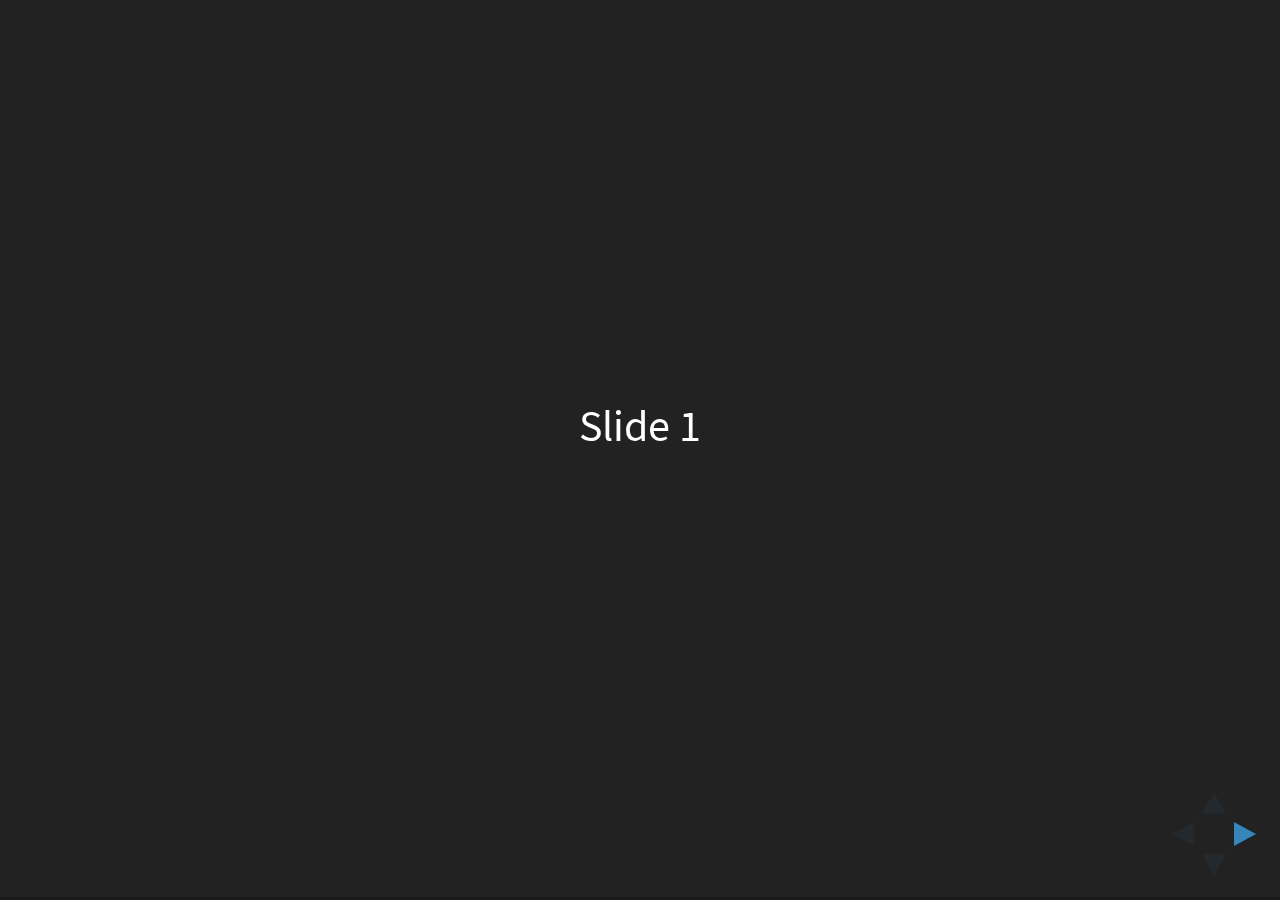
==== index.html @ fe41bf47 "Initial commit" ====
<!doctype html>
<html>
	<head>
		<meta charset="utf-8">
		<meta name="viewport" content="width=device-width, initial-scale=1.0, maximum-scale=1.0, user-scalable=no">

		<title>reveal.js</title>

		<link rel="stylesheet" href="css/reveal.css">
		<link rel="stylesheet" href="css/theme/black.css">

		<!-- Theme used for syntax highlighting of code -->
		<link rel="stylesheet" href="lib/css/zenburn.css">

		<!-- Printing and PDF exports -->
		<script>
			var link = document.createElement( 'link' );
			link.rel = 'stylesheet';
			link.type = 'text/css';
			link.href = window.location.search.match( /print-pdf/gi ) ? 'css/print/pdf.css' : 'css/print/paper.css';
			document.getElementsByTagName( 'head' )[0].appendChild( link );
		</script>
	</head>
	<body>
		<div class="reveal">
			<div class="slides">
				<section>Slide 1</section>
				<section>Slide 2</section>
			</div>
		</div>

		<script src="lib/js/head.min.js"></script>
		<script src="js/reveal.js"></script>

		<script>
			// More info https://github.com/hakimel/reveal.js#configuration
			Reveal.initialize({
				history: true,

				// More info https://github.com/hakimel/reveal.js#dependencies
				dependencies: [
					{ src: 'plugin/markdown/marked.js' },
					{ src: 'plugin/markdown/markdown.js' },
					{ src: 'plugin/notes/notes.js', async: true },
					{ src: 'plugin/highlight/highlight.js', async: true, callback: function() { hljs.initHighlightingOnLoad(); } }
				]
			});
		</script>
	</body>
</html>
---- css/reveal.css ----
/*!
 * reveal.js
 * http://lab.hakim.se/reveal-js
 * MIT licensed
 *
 * Copyright (C) 2016 Hakim El Hattab, http://hakim.se
 */
/*********************************************
 * RESET STYLES
 *********************************************/
html, body, .reveal div, .reveal span, .reveal applet, .reveal object, .reveal iframe,
.reveal h1, .reveal h2, .reveal h3, .reveal h4, .reveal h5, .reveal h6, .reveal p, .reveal blockquote, .reveal pre,
.reveal a, .reveal abbr, .reveal acronym, .reveal address, .reveal big, .reveal cite, .reveal code,
.reveal del, .reveal dfn, .reveal em, .reveal img, .reveal ins, .reveal kbd, .reveal q, .reveal s, .reveal samp,
.reveal small, .reveal strike, .reveal strong, .reveal sub, .reveal sup, .reveal tt, .reveal var,
.reveal b, .reveal u, .reveal center,
.reveal dl, .reveal dt, .reveal dd, .reveal ol, .reveal ul, .reveal li,
.reveal fieldset, .reveal form, .reveal label, .reveal legend,
.reveal table, .reveal caption, .reveal tbody, .reveal tfoot, .reveal thead, .reveal tr, .reveal th, .reveal td,
.reveal article, .reveal aside, .reveal canvas, .reveal details, .reveal embed,
.reveal figure, .reveal figcaption, .reveal footer, .reveal header, .reveal hgroup,
.reveal menu, .reveal nav, .reveal output, .reveal ruby, .reveal section, .reveal summary,
.reveal time, .reveal mark, .reveal audio, .reveal video {
  margin: 0;
  padding: 0;
  border: 0;
  font-size: 100%;
  font: inherit;
  vertical-align: baseline; }

.reveal article, .reveal aside, .reveal details, .reveal figcaption, .reveal figure,
.reveal footer, .reveal header, .reveal hgroup, .reveal menu, .reveal nav, .reveal section {
  display: block; }

/*********************************************
 * GLOBAL STYLES
 *********************************************/
html,
body {
  width: 100%;
  height: 100%;
  overflow: hidden; }

body {
  position: relative;
  line-height: 1;
  background-color: #fff;
  color: #000; }

/*********************************************
 * VIEW FRAGMENTS
 *********************************************/
.reveal .slides section .fragment {
  opacity: 0;
  visibility: hidden;
  -webkit-transition: all .2s ease;
          transition: all .2s ease; }
  .reveal .slides section .fragment.visible {
    opacity: 1;
    visibility: visible; }

.reveal .slides section .fragment.grow {
  opacity: 1;
  visibility: visible; }
  .reveal .slides section .fragment.grow.visible {
    -webkit-transform: scale(1.3);
            transform: scale(1.3); }

.reveal .slides section .fragment.shrink {
  opacity: 1;
  visibility: visible; }
  .reveal .slides section .fragment.shrink.visible {
    -webkit-transform: scale(0.7);
            transform: scale(0.7); }

.reveal .slides section .fragment.zoom-in {
  -webkit-transform: scale(0.1);
          transform: scale(0.1); }
  .reveal .slides section .fragment.zoom-in.visible {
    -webkit-transform: none;
            transform: none; }

.reveal .slides section .fragment.fade-out {
  opacity: 1;
  visibility: visible; }
  .reveal .slides section .fragment.fade-out.visible {
    opacity: 0;
    visibility: hidden; }

.reveal .slides section .fragment.semi-fade-out {
  opacity: 1;
  visibility: visible; }
  .reveal .slides section .fragment.semi-fade-out.visible {
    opacity: 0.5;
    visibility: visible; }

.reveal .slides section .fragment.strike {
  opacity: 1;
  visibility: visible; }
  .reveal .slides section .fragment.strike.visible {
    text-decoration: line-through; }

.reveal .slides section .fragment.fade-up {
  -webkit-transform: translate(0, 20%);
          transform: translate(0, 20%); }
  .reveal .slides section .fragment.fade-up.visible {
    -webkit-transform: translate(0, 0);
            transform: translate(0, 0); }

.reveal .slides section .fragment.fade-down {
  -webkit-transform: translate(0, -20%);
          transform: translate(0, -20%); }
  .reveal .slides section .fragment.fade-down.visible {
    -webkit-transform: translate(0, 0);
            transform: translate(0, 0); }

.reveal .slides section .fragment.fade-right {
  -webkit-transform: translate(-20%, 0);
          transform: translate(-20%, 0); }
  .reveal .slides section .fragment.fade-right.visible {
    -webkit-transform: translate(0, 0);
            transform: translate(0, 0); }

.reveal .slides section .fragment.fade-left {
  -webkit-transform: translate(20%, 0);
          transform: translate(20%, 0); }
  .reveal .slides section .fragment.fade-left.visible {
    -webkit-transform: translate(0, 0);
            transform: translate(0, 0); }

.reveal .slides section .fragment.current-visible {
  opacity: 0;
  visibility: hidden; }
  .reveal .slides section .fragment.current-visible.current-fragment {
    opacity: 1;
    visibility: visible; }

.reveal .slides section .fragment.highlight-red,
.reveal .slides section .fragment.highlight-current-red,
.reveal .slides section .fragment.highlight-green,
.reveal .slides section .fragment.highlight-current-green,
.reveal .slides section .fragment.highlight-blue,
.reveal .slides section .fragment.highlight-current-blue {
  opacity: 1;
  visibility: visible; }

.reveal .slides section .fragment.highlight-red.visible {
  color: #ff2c2d; }

.reveal .slides section .fragment.highlight-green.visible {
  color: #17ff2e; }

.reveal .slides section .fragment.highlight-blue.visible {
  color: #1b91ff; }

.reveal .slides section .fragment.highlight-current-red.current-fragment {
  color: #ff2c2d; }

.reveal .slides section .fragment.highlight-current-green.current-fragment {
  color: #17ff2e; }

.reveal .slides section .fragment.highlight-current-blue.current-fragment {
  color: #1b91ff; }

/*********************************************
 * DEFAULT ELEMENT STYLES
 *********************************************/
/* Fixes issue in Chrome where italic fonts did not appear when printing to PDF */
.reveal:after {
  content: '';
  font-style: italic; }

.reveal iframe {
  z-index: 1; }

/** Prevents layering issues in certain browser/transition combinations */
.reveal a {
  position: relative; }

.reveal .stretch {
  max-width: none;
  max-height: none; }

.reveal pre.stretch code {
  height: 100%;
  max-height: 100%;
  box-sizing: border-box; }

/*********************************************
 * CONTROLS
 *********************************************/
.reveal .controls {
  display: none;
  position: fixed;
  width: 110px;
  height: 110px;
  z-index: 30;
  right: 10px;
  bottom: 10px;
  -webkit-user-select: none; }

.reveal .controls button {
  padding: 0;
  position: absolute;
  opacity: 0.05;
  width: 0;
  height: 0;
  background-color: transparent;
  border: 12px solid transparent;
  -webkit-transform: scale(0.9999);
          transform: scale(0.9999);
  -webkit-transition: all 0.2s ease;
          transition: all 0.2s ease;
  -webkit-appearance: none;
  -webkit-tap-highlight-color: transparent; }

.reveal .controls .enabled {
  opacity: 0.7;
  cursor: pointer; }

.reveal .controls .enabled:active {
  margin-top: 1px; }

.reveal .controls .navigate-left {
  top: 42px;
  border-right-width: 22px;
  border-right-color: #000; }

.reveal .controls .navigate-left.fragmented {
  opacity: 0.3; }

.reveal .controls .navigate-right {
  left: 74px;
  top: 42px;
  border-left-width: 22px;
  border-left-color: #000; }

.reveal .controls .navigate-right.fragmented {
  opacity: 0.3; }

.reveal .controls .navigate-up {
  left: 42px;
  border-bottom-width: 22px;
  border-bottom-color: #000; }

.reveal .controls .navigate-up.fragmented {
  opacity: 0.3; }

.reveal .controls .navigate-down {
  left: 42px;
  top: 74px;
  border-top-width: 22px;
  border-top-color: #000; }

.reveal .controls .navigate-down.fragmented {
  opacity: 0.3; }

/*********************************************
 * PROGRESS BAR
 *********************************************/
.reveal .progress {
  position: fixed;
  display: none;
  height: 3px;
  width: 100%;
  bottom: 0;
  left: 0;
  z-index: 10;
  background-color: rgba(0, 0, 0, 0.2); }

.reveal .progress:after {
  content: '';
  display: block;
  position: absolute;
  height: 20px;
  width: 100%;
  top: -20px; }

.reveal .progress span {
  display: block;
  height: 100%;
  width: 0px;
  background-color: #000;
  -webkit-transition: width 800ms cubic-bezier(0.26, 0.86, 0.44, 0.985);
          transition: width 800ms cubic-bezier(0.26, 0.86, 0.44, 0.985); }

/*********************************************
 * SLIDE NUMBER
 *********************************************/
.reveal .slide-number {
  position: fixed;
  display: block;
  right: 8px;
  bottom: 8px;
  z-index: 31;
  font-family: Helvetica, sans-serif;
  font-size: 12px;
  line-height: 1;
  color: #fff;
  background-color: rgba(0, 0, 0, 0.4);
  padding: 5px; }

.reveal .slide-number-delimiter {
  margin: 0 3px; }

/*********************************************
 * SLIDES
 *********************************************/
.reveal {
  position: relative;
  width: 100%;
  height: 100%;
  overflow: hidden;
  -ms-touch-action: none;
      touch-action: none; }

.reveal .slides {
  position: absolute;
  width: 100%;
  height: 100%;
  top: 0;
  right: 0;
  bottom: 0;
  left: 0;
  margin: auto;
  overflow: visible;
  z-index: 1;
  text-align: center;
  -webkit-perspective: 600px;
          perspective: 600px;
  -webkit-perspective-origin: 50% 40%;
          perspective-origin: 50% 40%; }

.reveal .slides > section {
  -ms-perspective: 600px; }

.reveal .slides > section,
.reveal .slides > section > section {
  display: none;
  position: absolute;
  width: 100%;
  padding: 20px 0px;
  z-index: 10;
  -webkit-transform-style: preserve-3d;
          transform-style: preserve-3d;
  -webkit-transition: -webkit-transform-origin 800ms cubic-bezier(0.26, 0.86, 0.44, 0.985), -webkit-transform 800ms cubic-bezier(0.26, 0.86, 0.44, 0.985), visibility 800ms cubic-bezier(0.26, 0.86, 0.44, 0.985), opacity 800ms cubic-bezier(0.26, 0.86, 0.44, 0.985);
          transition: transform-origin 800ms cubic-bezier(0.26, 0.86, 0.44, 0.985), transform 800ms cubic-bezier(0.26, 0.86, 0.44, 0.985), visibility 800ms cubic-bezier(0.26, 0.86, 0.44, 0.985), opacity 800ms cubic-bezier(0.26, 0.86, 0.44, 0.985); }

/* Global transition speed settings */
.reveal[data-transition-speed="fast"] .slides section {
  -webkit-transition-duration: 400ms;
          transition-duration: 400ms; }

.reveal[data-transition-speed="slow"] .slides section {
  -webkit-transition-duration: 1200ms;
          transition-duration: 1200ms; }

/* Slide-specific transition speed overrides */
.reveal .slides section[data-transition-speed="fast"] {
  -webkit-transition-duration: 400ms;
          transition-duration: 400ms; }

.reveal .slides section[data-transition-speed="slow"] {
  -webkit-transition-duration: 1200ms;
          transition-duration: 1200ms; }

.reveal .slides > section.stack {
  padding-top: 0;
  padding-bottom: 0; }

.reveal .slides > section.present,
.reveal .slides > section > section.present {
  display: block;
  z-index: 11;
  opacity: 1; }

.reveal.center,
.reveal.center .slides,
.reveal.center .slides section {
  min-height: 0 !important; }

/* Don't allow interaction with invisible slides */
.reveal .slides > section.future,
.reveal .slides > section > section.future,
.reveal .slides > section.past,
.reveal .slides > section > section.past {
  pointer-events: none; }

.reveal.overview .slides > section,
.reveal.overview .slides > section > section {
  pointer-events: auto; }

.reveal .slides > section.past,
.reveal .slides > section.future,
.reveal .slides > section > section.past,
.reveal .slides > section > section.future {
  opacity: 0; }

/*********************************************
 * Mixins for readability of transitions
 *********************************************/
/*********************************************
 * SLIDE TRANSITION
 * Aliased 'linear' for backwards compatibility
 *********************************************/
.reveal.slide section {
  -webkit-backface-visibility: hidden;
          backface-visibility: hidden; }

.reveal .slides > section[data-transition=slide].past,
.reveal .slides > section[data-transition~=slide-out].past,
.reveal.slide .slides > section:not([data-transition]).past {
  -webkit-transform: translate(-150%, 0);
          transform: translate(-150%, 0); }

.reveal .slides > section[data-transition=slide].future,
.reveal .slides > section[data-transition~=slide-in].future,
.reveal.slide .slides > section:not([data-transition]).future {
  -webkit-transform: translate(150%, 0);
          transform: translate(150%, 0); }

.reveal .slides > section > section[data-transition=slide].past,
.reveal .slides > section > section[data-transition~=slide-out].past,
.reveal.slide .slides > section > section:not([data-transition]).past {
  -webkit-transform: translate(0, -150%);
          transform: translate(0, -150%); }

.reveal .slides > section > section[data-transition=slide].future,
.reveal .slides > section > section[data-transition~=slide-in].future,
.reveal.slide .slides > section > section:not([data-transition]).future {
  -webkit-transform: translate(0, 150%);
          transform: translate(0, 150%); }

.reveal.linear section {
  -webkit-backface-visibility: hidden;
          backface-visibility: hidden; }

.reveal .slides > section[data-transition=linear].past,
.reveal .slides > section[data-transition~=linear-out].past,
.reveal.linear .slides > section:not([data-transition]).past {
  -webkit-transform: translate(-150%, 0);
          transform: translate(-150%, 0); }

.reveal .slides > section[data-transition=linear].future,
.reveal .slides > section[data-transition~=linear-in].future,
.reveal.linear .slides > section:not([data-transition]).future {
  -webkit-transform: translate(150%, 0);
          transform: translate(150%, 0); }

.reveal .slides > section > section[data-transition=linear].past,
.reveal .slides > section > section[data-transition~=linear-out].past,
.reveal.linear .slides > section > section:not([data-transition]).past {
  -webkit-transform: translate(0, -150%);
          transform: translate(0, -150%); }

.reveal .slides > section > section[data-transition=linear].future,
.reveal .slides > section > section[data-transition~=linear-in].future,
.reveal.linear .slides > section > section:not([data-transition]).future {
  -webkit-transform: translate(0, 150%);
          transform: translate(0, 150%); }

/*********************************************
 * CONVEX TRANSITION
 * Aliased 'default' for backwards compatibility
 *********************************************/
.reveal .slides > section[data-transition=default].past,
.reveal .slides > section[data-transition~=default-out].past,
.reveal.default .slides > section:not([data-transition]).past {
  -webkit-transform: translate3d(-100%, 0, 0) rotateY(-90deg) translate3d(-100%, 0, 0);
          transform: translate3d(-100%, 0, 0) rotateY(-90deg) translate3d(-100%, 0, 0); }

.reveal .slides > section[data-transition=default].future,
.reveal .slides > section[data-transition~=default-in].future,
.reveal.default .slides > section:not([data-transition]).future {
  -webkit-transform: translate3d(100%, 0, 0) rotateY(90deg) translate3d(100%, 0, 0);
          transform: translate3d(100%, 0, 0) rotateY(90deg) translate3d(100%, 0, 0); }

.reveal .slides > section > section[data-transition=default].past,
.reveal .slides > section > section[data-transition~=default-out].past,
.reveal.default .slides > section > section:not([data-transition]).past {
  -webkit-transform: translate3d(0, -300px, 0) rotateX(70deg) translate3d(0, -300px, 0);
          transform: translate3d(0, -300px, 0) rotateX(70deg) translate3d(0, -300px, 0); }

.reveal .slides > section > section[data-transition=default].future,
.reveal .slides > section > section[data-transition~=default-in].future,
.reveal.default .slides > section > section:not([data-transition]).future {
  -webkit-transform: translate3d(0, 300px, 0) rotateX(-70deg) translate3d(0, 300px, 0);
          transform: translate3d(0, 300px, 0) rotateX(-70deg) translate3d(0, 300px, 0); }

.reveal .slides > section[data-transition=convex].past,
.reveal .slides > section[data-transition~=convex-out].past,
.reveal.convex .slides > section:not([data-transition]).past {
  -webkit-transform: translate3d(-100%, 0, 0) rotateY(-90deg) translate3d(-100%, 0, 0);
          transform: translate3d(-100%, 0, 0) rotateY(-90deg) translate3d(-100%, 0, 0); }

.reveal .slides > section[data-transition=convex].future,
.reveal .slides > section[data-transition~=convex-in].future,
.reveal.convex .slides > section:not([data-transition]).future {
  -webkit-transform: translate3d(100%, 0, 0) rotateY(90deg) translate3d(100%, 0, 0);
          transform: translate3d(100%, 0, 0) rotateY(90deg) translate3d(100%, 0, 0); }

.reveal .slides > section > section[data-transition=convex].past,
.reveal .slides > section > section[data-transition~=convex-out].past,
.reveal.convex .slides > section > section:not([data-transition]).past {
  -webkit-transform: translate3d(0, -300px, 0) rotateX(70deg) translate3d(0, -300px, 0);
          transform: translate3d(0, -300px, 0) rotateX(70deg) translate3d(0, -300px, 0); }

.reveal .slides > section > section[data-transition=convex].future,
.reveal .slides > section > section[data-transition~=convex-in].future,
.reveal.convex .slides > section > section:not([data-transition]).future {
  -webkit-transform: translate3d(0, 300px, 0) rotateX(-70deg) translate3d(0, 300px, 0);
          transform: translate3d(0, 300px, 0) rotateX(-70deg) translate3d(0, 300px, 0); }

/*********************************************
 * CONCAVE TRANSITION
 *********************************************/
.reveal .slides > section[data-transition=concave].past,
.reveal .slides > section[data-transition~=concave-out].past,
.reveal.concave .slides > section:not([data-transition]).past {
  -webkit-transform: translate3d(-100%, 0, 0) rotateY(90deg) translate3d(-100%, 0, 0);
          transform: translate3d(-100%, 0, 0) rotateY(90deg) translate3d(-100%, 0, 0); }

.reveal .slides > section[data-transition=concave].future,
.reveal .slides > section[data-transition~=concave-in].future,
.reveal.concave .slides > section:not([data-transition]).future {
  -webkit-transform: translate3d(100%, 0, 0) rotateY(-90deg) translate3d(100%, 0, 0);
          transform: translate3d(100%, 0, 0) rotateY(-90deg) translate3d(100%, 0, 0); }

.reveal .slides > section > section[data-transition=concave].past,
.reveal .slides > section > section[data-transition~=concave-out].past,
.reveal.concave .slides > section > section:not([data-transition]).past {
  -webkit-transform: translate3d(0, -80%, 0) rotateX(-70deg) translate3d(0, -80%, 0);
          transform: translate3d(0, -80%, 0) rotateX(-70deg) translate3d(0, -80%, 0); }

.reveal .slides > section > section[data-transition=concave].future,
.reveal .slides > section > section[data-transition~=concave-in].future,
.reveal.concave .slides > section > section:not([data-transition]).future {
  -webkit-transform: translate3d(0, 80%, 0) rotateX(70deg) translate3d(0, 80%, 0);
          transform: translate3d(0, 80%, 0) rotateX(70deg) translate3d(0, 80%, 0); }

/*********************************************
 * ZOOM TRANSITION
 *********************************************/
.reveal .slides section[data-transition=zoom],
.reveal.zoom .slides section:not([data-transition]) {
  -webkit-transition-timing-function: ease;
          transition-timing-function: ease; }

.reveal .slides > section[data-transition=zoom].past,
.reveal .slides > section[data-transition~=zoom-out].past,
.reveal.zoom .slides > section:not([data-transition]).past {
  visibility: hidden;
  -webkit-transform: scale(16);
          transform: scale(16); }

.reveal .slides > section[data-transition=zoom].future,
.reveal .slides > section[data-transition~=zoom-in].future,
.reveal.zoom .slides > section:not([data-transition]).future {
  visibility: hidden;
  -webkit-transform: scale(0.2);
          transform: scale(0.2); }

.reveal .slides > section > section[data-transition=zoom].past,
.reveal .slides > section > section[data-transition~=zoom-out].past,
.reveal.zoom .slides > section > section:not([data-transition]).past {
  -webkit-transform: translate(0, -150%);
          transform: translate(0, -150%); }

.reveal .slides > section > section[data-transition=zoom].future,
.reveal .slides > section > section[data-transition~=zoom-in].future,
.reveal.zoom .slides > section > section:not([data-transition]).future {
  -webkit-transform: translate(0, 150%);
          transform: translate(0, 150%); }

/*********************************************
 * CUBE TRANSITION
 *********************************************/
.reveal.cube .slides {
  -webkit-perspective: 1300px;
          perspective: 1300px; }

.reveal.cube .slides section {
  padding: 30px;
  min-height: 700px;
  -webkit-backface-visibility: hidden;
          backface-visibility: hidden;
  box-sizing: border-box; }

.reveal.center.cube .slides section {
  min-height: 0; }

.reveal.cube .slides section:not(.stack):before {
  content: '';
  position: absolute;
  display: block;
  width: 100%;
  height: 100%;
  left: 0;
  top: 0;
  background: rgba(0, 0, 0, 0.1);
  border-radius: 4px;
  -webkit-transform: translateZ(-20px);
          transform: translateZ(-20px); }

.reveal.cube .slides section:not(.stack):after {
  content: '';
  position: absolute;
  display: block;
  width: 90%;
  height: 30px;
  left: 5%;
  bottom: 0;
  background: none;
  z-index: 1;
  border-radius: 4px;
  box-shadow: 0px 95px 25px rgba(0, 0, 0, 0.2);
  -webkit-transform: translateZ(-90px) rotateX(65deg);
          transform: translateZ(-90px) rotateX(65deg); }

.reveal.cube .slides > section.stack {
  padding: 0;
  background: none; }

.reveal.cube .slides > section.past {
  -webkit-transform-origin: 100% 0%;
          transform-origin: 100% 0%;
  -webkit-transform: translate3d(-100%, 0, 0) rotateY(-90deg);
          transform: translate3d(-100%, 0, 0) rotateY(-90deg); }

.reveal.cube .slides > section.future {
  -webkit-transform-origin: 0% 0%;
          transform-origin: 0% 0%;
  -webkit-transform: translate3d(100%, 0, 0) rotateY(90deg);
          transform: translate3d(100%, 0, 0) rotateY(90deg); }

.reveal.cube .slides > section > section.past {
  -webkit-transform-origin: 0% 100%;
          transform-origin: 0% 100%;
  -webkit-transform: translate3d(0, -100%, 0) rotateX(90deg);
          transform: translate3d(0, -100%, 0) rotateX(90deg); }

.reveal.cube .slides > section > section.future {
  -webkit-transform-origin: 0% 0%;
          transform-origin: 0% 0%;
  -webkit-transform: translate3d(0, 100%, 0) rotateX(-90deg);
          transform: translate3d(0, 100%, 0) rotateX(-90deg); }

/*********************************************
 * PAGE TRANSITION
 *********************************************/
.reveal.page .slides {
  -webkit-perspective-origin: 0% 50%;
          perspective-origin: 0% 50%;
  -webkit-perspective: 3000px;
          perspective: 3000px; }

.reveal.page .slides section {
  padding: 30px;
  min-height: 700px;
  box-sizing: border-box; }

.reveal.page .slides section.past {
  z-index: 12; }

.reveal.page .slides section:not(.stack):before {
  content: '';
  position: absolute;
  display: block;
  width: 100%;
  height: 100%;
  left: 0;
  top: 0;
  background: rgba(0, 0, 0, 0.1);
  -webkit-transform: translateZ(-20px);
          transform: translateZ(-20px); }

.reveal.page .slides section:not(.stack):after {
  content: '';
  position: absolute;
  display: block;
  width: 90%;
  height: 30px;
  left: 5%;
  bottom: 0;
  background: none;
  z-index: 1;
  border-radius: 4px;
  box-shadow: 0px 95px 25px rgba(0, 0, 0, 0.2);
  -webkit-transform: translateZ(-90px) rotateX(65deg); }

.reveal.page .slides > section.stack {
  padding: 0;
  background: none; }

.reveal.page .slides > section.past {
  -webkit-transform-origin: 0% 0%;
          transform-origin: 0% 0%;
  -webkit-transform: translate3d(-40%, 0, 0) rotateY(-80deg);
          transform: translate3d(-40%, 0, 0) rotateY(-80deg); }

.reveal.page .slides > section.future {
  -webkit-transform-origin: 100% 0%;
          transform-origin: 100% 0%;
  -webkit-transform: translate3d(0, 0, 0);
          transform: translate3d(0, 0, 0); }

.reveal.page .slides > section > section.past {
  -webkit-transform-origin: 0% 0%;
          transform-origin: 0% 0%;
  -webkit-transform: translate3d(0, -40%, 0) rotateX(80deg);
          transform: translate3d(0, -40%, 0) rotateX(80deg); }

.reveal.page .slides > section > section.future {
  -webkit-transform-origin: 0% 100%;
          transform-origin: 0% 100%;
  -webkit-transform: translate3d(0, 0, 0);
          transform: translate3d(0, 0, 0); }

/*********************************************
 * FADE TRANSITION
 *********************************************/
.reveal .slides section[data-transition=fade],
.reveal.fade .slides section:not([data-transition]),
.reveal.fade .slides > section > section:not([data-transition]) {
  -webkit-transform: none;
          transform: none;
  -webkit-transition: opacity 0.5s;
          transition: opacity 0.5s; }

.reveal.fade.overview .slides section,
.reveal.fade.overview .slides > section > section {
  -webkit-transition: none;
          transition: none; }

/*********************************************
 * NO TRANSITION
 *********************************************/
.reveal .slides section[data-transition=none],
.reveal.none .slides section:not([data-transition]) {
  -webkit-transform: none;
          transform: none;
  -webkit-transition: none;
          transition: none; }

/*********************************************
 * PAUSED MODE
 *********************************************/
.reveal .pause-overlay {
  position: absolute;
  top: 0;
  left: 0;
  width: 100%;
  height: 100%;
  background: black;
  visibility: hidden;
  opacity: 0;
  z-index: 100;
  -webkit-transition: all 1s ease;
          transition: all 1s ease; }

.reveal.paused .pause-overlay {
  visibility: visible;
  opacity: 1; }

/*********************************************
 * FALLBACK
 *********************************************/
.no-transforms {
  overflow-y: auto; }

.no-transforms .reveal .slides {
  position: relative;
  width: 80%;
  height: auto !important;
  top: 0;
  left: 50%;
  margin: 0;
  text-align: center; }

.no-transforms .reveal .controls,
.no-transforms .reveal .progress {
  display: none !important; }

.no-transforms .reveal .slides section {
  display: block !important;
  opacity: 1 !important;
  position: relative !important;
  height: auto;
  min-height: 0;
  top: 0;
  left: -50%;
  margin: 70px 0;
  -webkit-transform: none;
          transform: none; }

.no-transforms .reveal .slides section section {
  left: 0; }

.reveal .no-transition,
.reveal .no-transition * {
  -webkit-transition: none !important;
          transition: none !important; }

/*********************************************
 * PER-SLIDE BACKGROUNDS
 *********************************************/
.reveal .backgrounds {
  position: absolute;
  width: 100%;
  height: 100%;
  top: 0;
  left: 0;
  -webkit-perspective: 600px;
          perspective: 600px; }

.reveal .slide-background {
  display: none;
  position: absolute;
  width: 100%;
  height: 100%;
  opacity: 0;
  visibility: hidden;
  background-color: transparent;
  background-position: 50% 50%;
  background-repeat: no-repeat;
  background-size: cover;
  -webkit-transition: all 800ms cubic-bezier(0.26, 0.86, 0.44, 0.985);
          transition: all 800ms cubic-bezier(0.26, 0.86, 0.44, 0.985); }

.reveal .slide-background.stack {
  display: block; }

.reveal .slide-background.present {
  opacity: 1;
  visibility: visible; }

.print-pdf .reveal .slide-background {
  opacity: 1 !important;
  visibility: visible !important; }

/* Video backgrounds */
.reveal .slide-background video {
  position: absolute;
  width: 100%;
  height: 100%;
  max-width: none;
  max-height: none;
  top: 0;
  left: 0; }

/* Immediate transition style */
.reveal[data-background-transition=none] > .backgrounds .slide-background,
.reveal > .backgrounds .slide-background[data-background-transition=none] {
  -webkit-transition: none;
          transition: none; }

/* Slide */
.reveal[data-background-transition=slide] > .backgrounds .slide-background,
.reveal > .backgrounds .slide-background[data-background-transition=slide] {
  opacity: 1;
  -webkit-backface-visibility: hidden;
          backface-visibility: hidden; }

.reveal[data-background-transition=slide] > .backgrounds .slide-background.past,
.reveal > .backgrounds .slide-background.past[data-background-transition=slide] {
  -webkit-transform: translate(-100%, 0);
          transform: translate(-100%, 0); }

.reveal[data-background-transition=slide] > .backgrounds .slide-background.future,
.reveal > .backgrounds .slide-background.future[data-background-transition=slide] {
  -webkit-transform: translate(100%, 0);
          transform: translate(100%, 0); }

.reveal[data-background-transition=slide] > .backgrounds .slide-background > .slide-background.past,
.reveal > .backgrounds .slide-background > .slide-background.past[data-background-transition=slide] {
  -webkit-transform: translate(0, -100%);
          transform: translate(0, -100%); }

.reveal[data-background-transition=slide] > .backgrounds .slide-background > .slide-background.future,
.reveal > .backgrounds .slide-background > .slide-background.future[data-background-transition=slide] {
  -webkit-transform: translate(0, 100%);
          transform: translate(0, 100%); }

/* Convex */
.reveal[data-background-transition=convex] > .backgrounds .slide-background.past,
.reveal > .backgrounds .slide-background.past[data-background-transition=convex] {
  opacity: 0;
  -webkit-transform: translate3d(-100%, 0, 0) rotateY(-90deg) translate3d(-100%, 0, 0);
          transform: translate3d(-100%, 0, 0) rotateY(-90deg) translate3d(-100%, 0, 0); }

.reveal[data-background-transition=convex] > .backgrounds .slide-background.future,
.reveal > .backgrounds .slide-background.future[data-background-transition=convex] {
  opacity: 0;
  -webkit-transform: translate3d(100%, 0, 0) rotateY(90deg) translate3d(100%, 0, 0);
          transform: translate3d(100%, 0, 0) rotateY(90deg) translate3d(100%, 0, 0); }

.reveal[data-background-transition=convex] > .backgrounds .slide-background > .slide-background.past,
.reveal > .backgrounds .slide-background > .slide-background.past[data-background-transition=convex] {
  opacity: 0;
  -webkit-transform: translate3d(0, -100%, 0) rotateX(90deg) translate3d(0, -100%, 0);
          transform: translate3d(0, -100%, 0) rotateX(90deg) translate3d(0, -100%, 0); }

.reveal[data-background-transition=convex] > .backgrounds .slide-background > .slide-background.future,
.reveal > .backgrounds .slide-background > .slide-background.future[data-background-transition=convex] {
  opacity: 0;
  -webkit-transform: translate3d(0, 100%, 0) rotateX(-90deg) translate3d(0, 100%, 0);
          transform: translate3d(0, 100%, 0) rotateX(-90deg) translate3d(0, 100%, 0); }

/* Concave */
.reveal[data-background-transition=concave] > .backgrounds .slide-background.past,
.reveal > .backgrounds .slide-background.past[data-background-transition=concave] {
  opacity: 0;
  -webkit-transform: translate3d(-100%, 0, 0) rotateY(90deg) translate3d(-100%, 0, 0);
          transform: translate3d(-100%, 0, 0) rotateY(90deg) translate3d(-100%, 0, 0); }

.reveal[data-background-transition=concave] > .backgrounds .slide-background.future,
.reveal > .backgrounds .slide-background.future[data-background-transition=concave] {
  opacity: 0;
  -webkit-transform: translate3d(100%, 0, 0) rotateY(-90deg) translate3d(100%, 0, 0);
          transform: translate3d(100%, 0, 0) rotateY(-90deg) translate3d(100%, 0, 0); }

.reveal[data-background-transition=concave] > .backgrounds .slide-background > .slide-background.past,
.reveal > .backgrounds .slide-background > .slide-background.past[data-background-transition=concave] {
  opacity: 0;
  -webkit-transform: translate3d(0, -100%, 0) rotateX(-90deg) translate3d(0, -100%, 0);
          transform: translate3d(0, -100%, 0) rotateX(-90deg) translate3d(0, -100%, 0); }

.reveal[data-background-transition=concave] > .backgrounds .slide-background > .slide-background.future,
.reveal > .backgrounds .slide-background > .slide-background.future[data-background-transition=concave] {
  opacity: 0;
  -webkit-transform: translate3d(0, 100%, 0) rotateX(90deg) translate3d(0, 100%, 0);
          transform: translate3d(0, 100%, 0) rotateX(90deg) translate3d(0, 100%, 0); }

/* Zoom */
.reveal[data-background-transition=zoom] > .backgrounds .slide-background,
.reveal > .backgrounds .slide-background[data-background-transition=zoom] {
  -webkit-transition-timing-function: ease;
          transition-timing-function: ease; }

.reveal[data-background-transition=zoom] > .backgrounds .slide-background.past,
.reveal > .backgrounds .slide-background.past[data-background-transition=zoom] {
  opacity: 0;
  visibility: hidden;
  -webkit-transform: scale(16);
          transform: scale(16); }

.reveal[data-background-transition=zoom] > .backgrounds .slide-background.future,
.reveal > .backgrounds .slide-background.future[data-background-transition=zoom] {
  opacity: 0;
  visibility: hidden;
  -webkit-transform: scale(0.2);
          transform: scale(0.2); }

.reveal[data-background-transition=zoom] > .backgrounds .slide-background > .slide-background.past,
.reveal > .backgrounds .slide-background > .slide-background.past[data-background-transition=zoom] {
  opacity: 0;
  visibility: hidden;
  -webkit-transform: scale(16);
          transform: scale(16); }

.reveal[data-background-transition=zoom] > .backgrounds .slide-background > .slide-background.future,
.reveal > .backgrounds .slide-background > .slide-background.future[data-background-transition=zoom] {
  opacity: 0;
  visibility: hidden;
  -webkit-transform: scale(0.2);
          transform: scale(0.2); }

/* Global transition speed settings */
.reveal[data-transition-speed="fast"] > .backgrounds .slide-background {
  -webkit-transition-duration: 400ms;
          transition-duration: 400ms; }

.reveal[data-transition-speed="slow"] > .backgrounds .slide-background {
  -webkit-transition-duration: 1200ms;
          transition-duration: 1200ms; }

/*********************************************
 * OVERVIEW
 *********************************************/
.reveal.overview {
  -webkit-perspective-origin: 50% 50%;
          perspective-origin: 50% 50%;
  -webkit-perspective: 700px;
          perspective: 700px; }
  .reveal.overview .slides section {
    height: 100%;
    top: 0 !important;
    opacity: 1 !important;
    overflow: hidden;
    visibility: visible !important;
    cursor: pointer;
    box-sizing: border-box; }
  .reveal.overview .slides section:hover,
  .reveal.overview .slides section.present {
    outline: 10px solid rgba(150, 150, 150, 0.4);
    outline-offset: 10px; }
  .reveal.overview .slides section .fragment {
    opacity: 1;
    -webkit-transition: none;
            transition: none; }
  .reveal.overview .slides section:after,
  .reveal.overview .slides section:before {
    display: none !important; }
  .reveal.overview .slides > section.stack {
    padding: 0;
    top: 0 !important;
    background: none;
    outline: none;
    overflow: visible; }
  .reveal.overview .backgrounds {
    -webkit-perspective: inherit;
            perspective: inherit; }
  .reveal.overview .backgrounds .slide-background {
    opacity: 1;
    visibility: visible;
    outline: 10px solid rgba(150, 150, 150, 0.1);
    outline-offset: 10px; }

.reveal.overview .slides section,
.reveal.overview-deactivating .slides section {
  -webkit-transition: none;
          transition: none; }

.reveal.overview .backgrounds .slide-background,
.reveal.overview-deactivating .backgrounds .slide-background {
  -webkit-transition: none;
          transition: none; }

.reveal.overview-animated .slides {
  -webkit-transition: -webkit-transform 0.4s ease;
          transition: transform 0.4s ease; }

/*********************************************
 * RTL SUPPORT
 *********************************************/
.reveal.rtl .slides,
.reveal.rtl .slides h1,
.reveal.rtl .slides h2,
.reveal.rtl .slides h3,
.reveal.rtl .slides h4,
.reveal.rtl .slides h5,
.reveal.rtl .slides h6 {
  direction: rtl;
  font-family: sans-serif; }

.reveal.rtl pre,
.reveal.rtl code {
  direction: ltr; }

.reveal.rtl ol,
.reveal.rtl ul {
  text-align: right; }

.reveal.rtl .progress span {
  float: right; }

/*********************************************
 * PARALLAX BACKGROUND
 *********************************************/
.reveal.has-parallax-background .backgrounds {
  -webkit-transition: all 0.8s ease;
          transition: all 0.8s ease; }

/* Global transition speed settings */
.reveal.has-parallax-background[data-transition-speed="fast"] .backgrounds {
  -webkit-transition-duration: 400ms;
          transition-duration: 400ms; }

.reveal.has-parallax-background[data-transition-speed="slow"] .backgrounds {
  -webkit-transition-duration: 1200ms;
          transition-duration: 1200ms; }

/*********************************************
 * LINK PREVIEW OVERLAY
 *********************************************/
.reveal .overlay {
  position: absolute;
  top: 0;
  left: 0;
  width: 100%;
  height: 100%;
  z-index: 1000;
  background: rgba(0, 0, 0, 0.9);
  opacity: 0;
  visibility: hidden;
  -webkit-transition: all 0.3s ease;
          transition: all 0.3s ease; }

.reveal .overlay.visible {
  opacity: 1;
  visibility: visible; }

.reveal .overlay .spinner {
  position: absolute;
  display: block;
  top: 50%;
  left: 50%;
  width: 32px;
  height: 32px;
  margin: -16px 0 0 -16px;
  z-index: 10;
  background-image: url([data-uri]%2F%2F%2F6%2Bvr8nJybW1tcDAwOjo6Nvb26ioqKOjo7Ozs%2FLy8vz8%2FAAAAAAAAAAAACH%2FC05FVFNDQVBFMi4wAwEAAAAh%2FhpDcmVhdGVkIHdpdGggYWpheGxvYWQuaW5mbwAh%[base64]%2FV%2FnmOM82XiHRLYKhKP1oZmADdEAAAh%2BQQJCgAAACwAAAAAIAAgAAAE6hDISWlZpOrNp1lGNRSdRpDUolIGw5RUYhhHukqFu8DsrEyqnWThGvAmhVlteBvojpTDDBUEIFwMFBRAmBkSgOrBFZogCASwBDEY%2FCZSg7GSE0gSCjQBMVG023xWBhklAnoEdhQEfyNqMIcKjhRsjEdnezB%2BA4k8gTwJhFuiW4dokXiloUepBAp5qaKpp6%2BHo7aWW54wl7obvEe0kRuoplCGepwSx2jJvqHEmGt6whJpGpfJCHmOoNHKaHx61WiSR92E4lbFoq%2BB6QDtuetcaBPnW6%2BO7wDHpIiK9SaVK5GgV543tzjgGcghAgAh%[base64]%2B%2BG%2Bw48edZPK%2BM6hLJpQg484enXIdQFSS1u6UhksENEQAAIfkECQoAAAAsAAAAACAAIAAABOcQyEmpGKLqzWcZRVUQnZYg1aBSh2GUVEIQ2aQOE%2BG%2BcD4ntpWkZQj1JIiZIogDFFyHI0UxQwFugMSOFIPJftfVAEoZLBbcLEFhlQiqGp1Vd140AUklUN3eCA51C1EWMzMCezCBBmkxVIVHBWd3HHl9JQOIJSdSnJ0TDKChCwUJjoWMPaGqDKannasMo6WnM562R5YluZRwur0wpgqZE7NKUm%2BFNRPIhjBJxKZteWuIBMN4zRMIVIhffcgojwCF117i4nlLnY5ztRLsnOk%2BaV%2BoJY7V7m76PdkS4trKcdg0Zc0tTcKkRAAAIfkECQoAAAAsAAAAACAAIAAABO4QyEkpKqjqzScpRaVkXZWQEximw1BSCUEIlDohrft6cpKCk5xid5MNJTaAIkekKGQkWyKHkvhKsR7ARmitkAYDYRIbUQRQjWBwJRzChi9CRlBcY1UN4g0%[base64]%[base64]%2BE71SRQeyqUToLA7VxF0JDyIQh%2FMVVPMt1ECZlfcjZJ9mIKoaTl1MRIl5o4CUKXOwmyrCInCKqcWtvadL2SYhyASyNDJ0uIiRMDjI0Fd30%2FiI2UA5GSS5UDj2l6NoqgOgN4gksEBgYFf0FDqKgHnyZ9OX8HrgYHdHpcHQULXAS2qKpENRg7eAMLC7kTBaixUYFkKAzWAAnLC7FLVxLWDBLKCwaKTULgEwbLA4hJtOkSBNqITT3xEgfLpBtzE%2FjiuL04RGEBgwWhShRgQExHBAAh%2BQQJCgAAACwAAAAAIAAgAAAE7xDISWlSqerNpyJKhWRdlSAVoVLCWk6JKlAqAavhO9UkUHsqlE6CwO1cRdCQ8iEIfzFVTzLdRAmZX3I2SfZiCqGk5dTESJeaOAlClzsJsqwiJwiqnFrb2nS9kmIcgEsjQydLiIlHehhpejaIjzh9eomSjZR%[base64]%2BE71SRQeyqUToLA7VxF0JDyIQh%[base64]%2BE71SRQeyqUToLA7VxF0JDyIQh%2FMVVPMt1ECZlfcjZJ9mIKoaTl1MRIl5o4CUKXOwmyrCInCKqcWtvadL2SYhyASyNDJ0uIiUd6GAULDJCRiXo1CpGXDJOUjY%2BYip9DhToJA4RBLwMLCwVDfRgbBAaqqoZ1XBMHswsHtxtFaH1iqaoGNgAIxRpbFAgfPQSqpbgGBqUD1wBXeCYp1AYZ19JJOYgH1KwA4UBvQwXUBxPqVD9L3sbp2BNk2xvvFPJd%2BMFCN6HAAIKgNggY0KtEBAAh%[base64]%2BvsYMDAzZQPC9VCNkDWUhGkuE5PxJNwiUK4UfLzOlD4WvzAHaoG9nxPi5d%2BjYUqfAhhykOFwJWiAAAIfkECQoAAAAsAAAAACAAIAAABPAQyElpUqnqzaciSoVkXVUMFaFSwlpOCcMYlErAavhOMnNLNo8KsZsMZItJEIDIFSkLGQoQTNhIsFehRww2CQLKF0tYGKYSg%2BygsZIuNqJksKgbfgIGepNo2cIUB3V1B3IvNiBYNQaDSTtfhhx0CwVPI0UJe0%2Bbm4g5VgcGoqOcnjmjqDSdnhgEoamcsZuXO1aWQy8KAwOAuTYYGwi7w5h%2BKr0SJ8MFihpNbx%2B4Erq7BYBuzsdiH1jCAzoSfl0rVirNbRXlBBlLX%2BBP0XJLAPGzTkAuAOqb0WT5AH7OcdCm5B8TgRwSRKIHQtaLCwg1RAAAOwAAAAAAAAAAAA%3D%3D);
  visibility: visible;
  opacity: 0.6;
  -webkit-transition: all 0.3s ease;
          transition: all 0.3s ease; }

.reveal .overlay header {
  position: absolute;
  left: 0;
  top: 0;
  width: 100%;
  height: 40px;
  z-index: 2;
  border-bottom: 1px solid #222; }

.reveal .overlay header a {
  display: inline-block;
  width: 40px;
  height: 40px;
  padding: 0 10px;
  float: right;
  opacity: 0.6;
  box-sizing: border-box; }

.reveal .overlay header a:hover {
  opacity: 1; }

.reveal .overlay header a .icon {
  display: inline-block;
  width: 20px;
  height: 20px;
  background-position: 50% 50%;
  background-size: 100%;
  background-repeat: no-repeat; }

.reveal .overlay header a.close .icon {
  background-image: url([data-uri]); }

.reveal .overlay header a.external .icon {
  background-image: url([data-uri]); }

.reveal .overlay .viewport {
  position: absolute;
  display: -webkit-box;
  display: -webkit-flex;
  display: -ms-flexbox;
  display: flex;
  top: 40px;
  right: 0;
  bottom: 0;
  left: 0; }

.reveal .overlay.overlay-preview .viewport iframe {
  width: 100%;
  height: 100%;
  max-width: 100%;
  max-height: 100%;
  border: 0;
  opacity: 0;
  visibility: hidden;
  -webkit-transition: all 0.3s ease;
          transition: all 0.3s ease; }

.reveal .overlay.overlay-preview.loaded .viewport iframe {
  opacity: 1;
  visibility: visible; }

.reveal .overlay.overlay-preview.loaded .spinner {
  opacity: 0;
  visibility: hidden;
  -webkit-transform: scale(0.2);
          transform: scale(0.2); }

.reveal .overlay.overlay-help .viewport {
  overflow: auto;
  color: #fff; }

.reveal .overlay.overlay-help .viewport .viewport-inner {
  width: 600px;
  margin: auto;
  padding: 20px 20px 80px 20px;
  text-align: center;
  letter-spacing: normal; }

.reveal .overlay.overlay-help .viewport .viewport-inner .title {
  font-size: 20px; }

.reveal .overlay.overlay-help .viewport .viewport-inner table {
  border: 1px solid #fff;
  border-collapse: collapse;
  font-size: 16px; }

.reveal .overlay.overlay-help .viewport .viewport-inner table th,
.reveal .overlay.overlay-help .viewport .viewport-inner table td {
  width: 200px;
  padding: 14px;
  border: 1px solid #fff;
  vertical-align: middle; }

.reveal .overlay.overlay-help .viewport .viewport-inner table th {
  padding-top: 20px;
  padding-bottom: 20px; }

/*********************************************
 * PLAYBACK COMPONENT
 *********************************************/
.reveal .playback {
  position: fixed;
  left: 15px;
  bottom: 20px;
  z-index: 30;
  cursor: pointer;
  -webkit-transition: all 400ms ease;
          transition: all 400ms ease; }

.reveal.overview .playback {
  opacity: 0;
  visibility: hidden; }

/*********************************************
 * ROLLING LINKS
 *********************************************/
.reveal .roll {
  display: inline-block;
  line-height: 1.2;
  overflow: hidden;
  vertical-align: top;
  -webkit-perspective: 400px;
          perspective: 400px;
  -webkit-perspective-origin: 50% 50%;
          perspective-origin: 50% 50%; }

.reveal .roll:hover {
  background: none;
  text-shadow: none; }

.reveal .roll span {
  display: block;
  position: relative;
  padding: 0 2px;
  pointer-events: none;
  -webkit-transition: all 400ms ease;
          transition: all 400ms ease;
  -webkit-transform-origin: 50% 0%;
          transform-origin: 50% 0%;
  -webkit-transform-style: preserve-3d;
          transform-style: preserve-3d;
  -webkit-backface-visibility: hidden;
          backface-visibility: hidden; }

.reveal .roll:hover span {
  background: rgba(0, 0, 0, 0.5);
  -webkit-transform: translate3d(0px, 0px, -45px) rotateX(90deg);
          transform: translate3d(0px, 0px, -45px) rotateX(90deg); }

.reveal .roll span:after {
  content: attr(data-title);
  display: block;
  position: absolute;
  left: 0;
  top: 0;
  padding: 0 2px;
  -webkit-backface-visibility: hidden;
          backface-visibility: hidden;
  -webkit-transform-origin: 50% 0%;
          transform-origin: 50% 0%;
  -webkit-transform: translate3d(0px, 110%, 0px) rotateX(-90deg);
          transform: translate3d(0px, 110%, 0px) rotateX(-90deg); }

/*********************************************
 * SPEAKER NOTES
 *********************************************/
.reveal aside.notes {
  display: none; }

.reveal .speaker-notes {
  display: none;
  position: absolute;
  width: 70%;
  max-height: 15%;
  left: 15%;
  bottom: 26px;
  padding: 10px;
  z-index: 1;
  font-size: 18px;
  line-height: 1.4;
  color: #fff;
  background-color: rgba(0, 0, 0, 0.5);
  overflow: auto;
  box-sizing: border-box;
  text-align: left;
  font-family: Helvetica, sans-serif;
  -webkit-overflow-scrolling: touch; }

.reveal .speaker-notes.visible:not(:empty) {
  display: block; }

@media screen and (max-width: 1024px) {
  .reveal .speaker-notes {
    font-size: 14px; } }

@media screen and (max-width: 600px) {
  .reveal .speaker-notes {
    width: 90%;
    left: 5%; } }

/*********************************************
 * ZOOM PLUGIN
 *********************************************/
.zoomed .reveal *,
.zoomed .reveal *:before,
.zoomed .reveal *:after {
  -webkit-backface-visibility: visible !important;
          backface-visibility: visible !important; }

.zoomed .reveal .progress,
.zoomed .reveal .controls {
  opacity: 0; }

.zoomed .reveal .roll span {
  background: none; }

.zoomed .reveal .roll span:after {
  visibility: hidden; }
---- css/theme/black.css ----
/**
 * Black theme for reveal.js. This is the opposite of the 'white' theme.
 *
 * By Hakim El Hattab, http://hakim.se
 */
@import url(../../lib/font/source-sans-pro/source-sans-pro.css);
section.has-light-background, section.has-light-background h1, section.has-light-background h2, section.has-light-background h3, section.has-light-background h4, section.has-light-background h5, section.has-light-background h6 {
  color: #222; }

/*********************************************
 * GLOBAL STYLES
 *********************************************/
body {
  background: #222;
  background-color: #222; }

.reveal {
  font-family: "Source Sans Pro", Helvetica, sans-serif;
  font-size: 38px;
  font-weight: normal;
  color: #fff; }

::selection {
  color: #fff;
  background: #bee4fd;
  text-shadow: none; }

.reveal .slides > section,
.reveal .slides > section > section {
  line-height: 1.3;
  font-weight: inherit; }

/*********************************************
 * HEADERS
 *********************************************/
.reveal h1,
.reveal h2,
.reveal h3,
.reveal h4,
.reveal h5,
.reveal h6 {
  margin: 0 0 20px 0;
  color: #fff;
  font-family: "Source Sans Pro", Helvetica, sans-serif;
  font-weight: 600;
  line-height: 1.2;
  letter-spacing: normal;
  text-transform: uppercase;
  text-shadow: none;
  word-wrap: break-word; }

.reveal h1 {
  font-size: 2.5em; }

.reveal h2 {
  font-size: 1.6em; }

.reveal h3 {
  font-size: 1.3em; }

.reveal h4 {
  font-size: 1em; }

.reveal h1 {
  text-shadow: none; }

/*********************************************
 * OTHER
 *********************************************/
.reveal p {
  margin: 20px 0;
  line-height: 1.3; }

/* Ensure certain elements are never larger than the slide itself */
.reveal img,
.reveal video,
.reveal iframe {
  max-width: 95%;
  max-height: 95%; }

.reveal strong,
.reveal b {
  font-weight: bold; }

.reveal em {
  font-style: italic; }

.reveal ol,
.reveal dl,
.reveal ul {
  display: inline-block;
  text-align: left;
  margin: 0 0 0 1em; }

.reveal ol {
  list-style-type: decimal; }

.reveal ul {
  list-style-type: disc; }

.reveal ul ul {
  list-style-type: square; }

.reveal ul ul ul {
  list-style-type: circle; }

.reveal ul ul,
.reveal ul ol,
.reveal ol ol,
.reveal ol ul {
  display: block;
  margin-left: 40px; }

.reveal dt {
  font-weight: bold; }

.reveal dd {
  margin-left: 40px; }

.reveal q,
.reveal blockquote {
  quotes: none; }

.reveal blockquote {
  display: block;
  position: relative;
  width: 70%;
  margin: 20px auto;
  padding: 5px;
  font-style: italic;
  background: rgba(255, 255, 255, 0.05);
  box-shadow: 0px 0px 2px rgba(0, 0, 0, 0.2); }

.reveal blockquote p:first-child,
.reveal blockquote p:last-child {
  display: inline-block; }

.reveal q {
  font-style: italic; }

.reveal pre {
  display: block;
  position: relative;
  width: 90%;
  margin: 20px auto;
  text-align: left;
  font-size: 0.55em;
  font-family: monospace;
  line-height: 1.2em;
  word-wrap: break-word;
  box-shadow: 0px 0px 6px rgba(0, 0, 0, 0.3); }

.reveal code {
  font-family: monospace; }

.reveal pre code {
  display: block;
  padding: 5px;
  overflow: auto;
  max-height: 400px;
  word-wrap: normal; }

.reveal table {
  margin: auto;
  border-collapse: collapse;
  border-spacing: 0; }

.reveal table th {
  font-weight: bold; }

.reveal table th,
.reveal table td {
  text-align: left;
  padding: 0.2em 0.5em 0.2em 0.5em;
  border-bottom: 1px solid; }

.reveal table th[align="center"],
.reveal table td[align="center"] {
  text-align: center; }

.reveal table th[align="right"],
.reveal table td[align="right"] {
  text-align: right; }

.reveal table tbody tr:last-child th,
.reveal table tbody tr:last-child td {
  border-bottom: none; }

.reveal sup {
  vertical-align: super; }

.reveal sub {
  vertical-align: sub; }

.reveal small {
  display: inline-block;
  font-size: 0.6em;
  line-height: 1.2em;
  vertical-align: top; }

.reveal small * {
  vertical-align: top; }

/*********************************************
 * LINKS
 *********************************************/
.reveal a {
  color: #42affa;
  text-decoration: none;
  -webkit-transition: color .15s ease;
  -moz-transition: color .15s ease;
  transition: color .15s ease; }

.reveal a:hover {
  color: #8dcffc;
  text-shadow: none;
  border: none; }

.reveal .roll span:after {
  color: #fff;
  background: #068de9; }

/*********************************************
 * IMAGES
 *********************************************/
.reveal section img {
  margin: 15px 0px;
  background: rgba(255, 255, 255, 0.12);
  border: 4px solid #fff;
  box-shadow: 0 0 10px rgba(0, 0, 0, 0.15); }

.reveal section img.plain {
  border: 0;
  box-shadow: none; }

.reveal a img {
  -webkit-transition: all .15s linear;
  -moz-transition: all .15s linear;
  transition: all .15s linear; }

.reveal a:hover img {
  background: rgba(255, 255, 255, 0.2);
  border-color: #42affa;
  box-shadow: 0 0 20px rgba(0, 0, 0, 0.55); }

/*********************************************
 * NAVIGATION CONTROLS
 *********************************************/
.reveal .controls .navigate-left,
.reveal .controls .navigate-left.enabled {
  border-right-color: #42affa; }

.reveal .controls .navigate-right,
.reveal .controls .navigate-right.enabled {
  border-left-color: #42affa; }

.reveal .controls .navigate-up,
.reveal .controls .navigate-up.enabled {
  border-bottom-color: #42affa; }

.reveal .controls .navigate-down,
.reveal .controls .navigate-down.enabled {
  border-top-color: #42affa; }

.reveal .controls .navigate-left.enabled:hover {
  border-right-color: #8dcffc; }

.reveal .controls .navigate-right.enabled:hover {
  border-left-color: #8dcffc; }

.reveal .controls .navigate-up.enabled:hover {
  border-bottom-color: #8dcffc; }

.reveal .controls .navigate-down.enabled:hover {
  border-top-color: #8dcffc; }

/*********************************************
 * PROGRESS BAR
 *********************************************/
.reveal .progress {
  background: rgba(0, 0, 0, 0.2); }

.reveal .progress span {
  background: #42affa;
  -webkit-transition: width 800ms cubic-bezier(0.26, 0.86, 0.44, 0.985);
  -moz-transition: width 800ms cubic-bezier(0.26, 0.86, 0.44, 0.985);
  transition: width 800ms cubic-bezier(0.26, 0.86, 0.44, 0.985); }
---- lib/css/zenburn.css ----
/*

Zenburn style from voldmar.ru (c) Vladimir Epifanov <voldmar@voldmar.ru>
based on dark.css by Ivan Sagalaev

*/

.hljs {
  display: block;
  overflow-x: auto;
  padding: 0.5em;
  background: #3f3f3f;
  color: #dcdcdc;
}

.hljs-keyword,
.hljs-selector-tag,
.hljs-tag {
  color: #e3ceab;
}

.hljs-template-tag {
  color: #dcdcdc;
}

.hljs-number {
  color: #8cd0d3;
}

.hljs-variable,
.hljs-template-variable,
.hljs-attribute {
  color: #efdcbc;
}

.hljs-literal {
  color: #efefaf;
}

.hljs-subst {
  color: #8f8f8f;
}

.hljs-title,
.hljs-name,
.hljs-selector-id,
.hljs-selector-class,
.hljs-section,
.hljs-type {
  color: #efef8f;
}

.hljs-symbol,
.hljs-bullet,
.hljs-link {
  color: #dca3a3;
}

.hljs-deletion,
.hljs-string,
.hljs-built_in,
.hljs-builtin-name {
  color: #cc9393;
}

.hljs-addition,
.hljs-comment,
.hljs-quote,
.hljs-meta {
  color: #7f9f7f;
}


.hljs-emphasis {
  font-style: italic;
}

.hljs-strong {
  font-weight: bold;
}
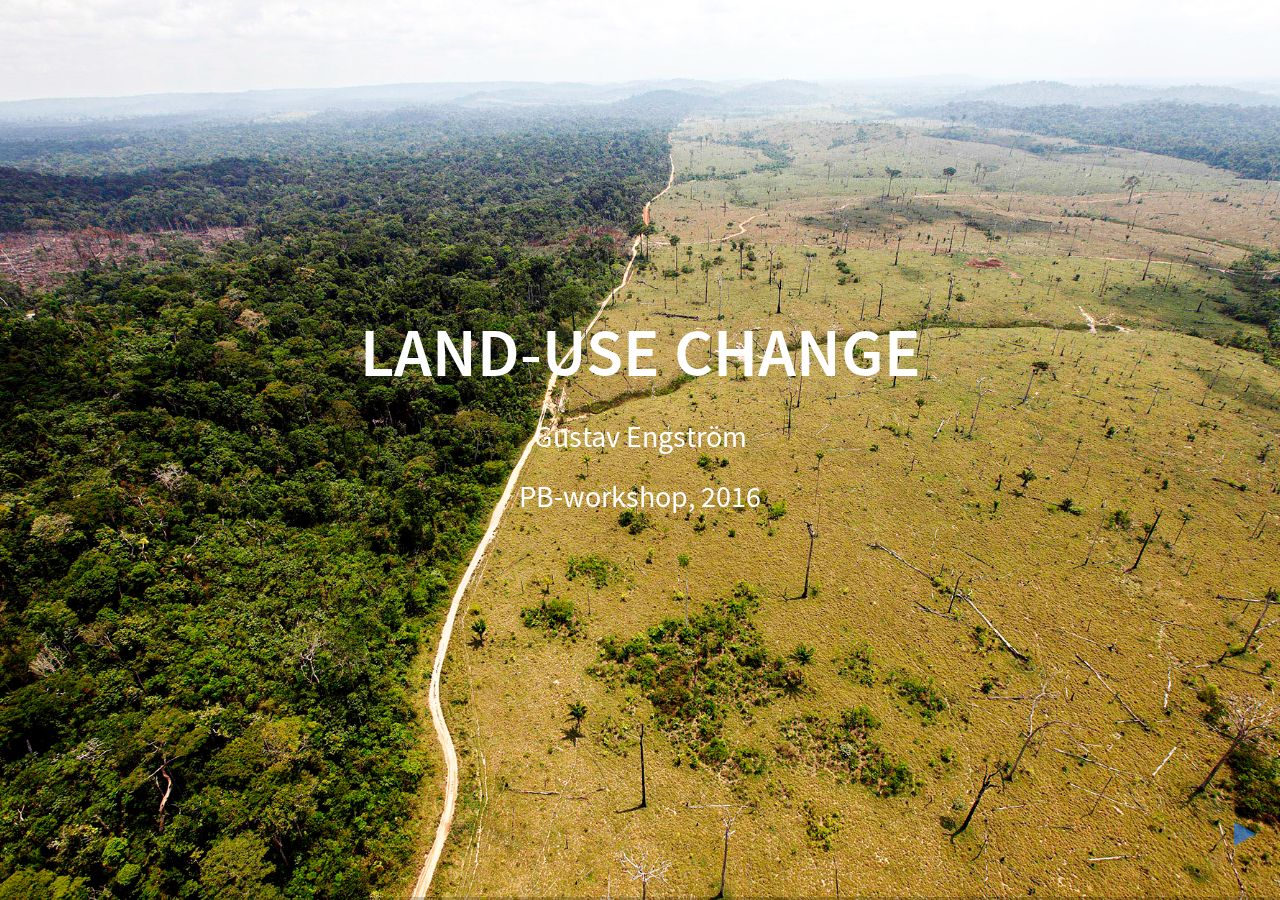
==== commit f7e4a2b6: "all" ====
--- a/index.html
+++ b/index.html
@@ -2,15 +2,37 @@
 <html>
 	<head>
 		<meta charset="utf-8">
-		<meta name="viewport" content="width=device-width, initial-scale=1.0, maximum-scale=1.0, user-scalable=no">
-
-		<title>reveal.js</title>
-
+            
+        <title>Land-use change</title>
+        <meta name="description" content="Land-use change for economics researchers">
+        <meta name="author" content="Gustav Engström">
+        <meta name="apple-mobile-web-app-capable" content="yes">
+        <meta name="apple-mobile-web-app-status-bar-style" content="black-translucent">
+            
+        <meta name="viewport" content="width=device-width, initial-scale=1.0, maximum-scale=1.0, user-scalable=no, minimal-ui">
 		<link rel="stylesheet" href="css/reveal.css">
-		<link rel="stylesheet" href="css/theme/black.css">
 
 		<!-- Theme used for syntax highlighting of code -->
-		<link rel="stylesheet" href="lib/css/zenburn.css">
+		<link rel="stylesheet" href="css/theme/whiteGE.css">
+            
+        <!-- Code syntax highlighting -->
+        <!-- Disable >
+
+        <!-->
+        
+        <!-- Printing and PDF exports -->
+        <script>
+            var link = document.createElement( 'link' );
+            link.rel = 'stylesheet';
+            link.type = 'text/css';
+            link.href = window.location.search.match( /print-pdf/gi ) ? 'css/print/pdf.css' : 'css/print/paper.css';
+            document.getElementsByTagName( 'head' )[0].appendChild( link );
+            </script>
+        
+        <!--Add support for earlier versions of Internet Explorer -->
+        <!--[if lt IE 9]>
+        <script src="lib/js/html5shiv.js"></script>
+        <![endif]-->
 
 		<!-- Printing and PDF exports -->
 		<script>
@@ -24,27 +46,161 @@
 	<body>
 		<div class="reveal">
 			<div class="slides">
-				<section>Slide 1</section>
-				<section>Slide 2</section>
-			</div>
-		</div>
-
-		<script src="lib/js/head.min.js"></script>
-		<script src="js/reveal.js"></script>
-
-		<script>
-			// More info https://github.com/hakimel/reveal.js#configuration
-			Reveal.initialize({
-				history: true,
-
-				// More info https://github.com/hakimel/reveal.js#dependencies
-				dependencies: [
-					{ src: 'plugin/markdown/marked.js' },
-					{ src: 'plugin/markdown/markdown.js' },
-					{ src: 'plugin/notes/notes.js', async: true },
-					{ src: 'plugin/highlight/highlight.js', async: true, callback: function() { hljs.initHighlightingOnLoad(); } }
-				]
-			});
-		</script>
+
+            <!-- Slide contents start here -->
+
+            <!-- My own slide templates -->
+            <section id="title" data-transition="fade" data-background="images/landuse.jpg">
+                <h2 style="color:white;">
+                    Land-use change
+                </h2>
+                <p style="font-size: 0.7em; color:white;">Gustav Engström</p>
+                <p style="font-size: 0.7em; color:white;">PB-workshop, 2016</p>
+            </section>
+            <section id="title" data-transition="fade">
+                <h2 style="color:black;">
+                    What is land-use change?
+                </h2>
+                <img src="images/foley2005.jpg" style="border: none; background: none; box-shadow:none; width:600px;">
+                <p style="text-align: left;"><small>Fig. 1. Land-use transitions. Transitions in land-use activities that may be experienced
+                within a given region over time. As with demographic and economic transitions, societies
+                appear also to follow a sequence of different land-use regimes: from presettlement natural
+                vegetation to frontier clearing, then to subsistence agriculture and small-scale farms,
+                and finally to intensive agriculture, urban areas, and protected recreational lands (Foley etal 2005). </small></p>
+            </section>
+            <section>
+                    <section id="problem" data-transition="fade">
+                    <h3>
+                        What is the problem?
+                    </h3>
+                    <ol class="fragment" data-fragment-index="1">
+                        <li>
+                            Changes in greenhouse gas emissions from the land (especially CO2) (effects only at global scale)
+                        </li>
+                        <li>
+                            Land-use change often concerns the conversion of forests to croplands (decreases forest ecosystems and services provided).
+                        </li>
+                        <li>
+                            Changes in energy and water balance at land surface (effects at different scales)  </li>
+                    </ol>
+                    </section>
+                    <section id="problem" data-transition="fade-in fade-out">
+                        <h4>
+                            Land-use and climate change $4^x= 10$
+                        </h4>
+                        <img src="images/global-carbon-budget-2014.gif" style="border: none; background: none; box-shadow:none; width:450px;">
+                        <img src="images/SourcesandSinks.gif" style="border: none; background: none; box-shadow:none; width:420px;">
+                    </section>
+            </section>
+
+            <!-- My own slide templates -->
+            <section id="" data-transition="slide-in fade-out">
+                <h3>
+                    Typology of land use and land-use change?
+                </h3>
+                <h4 style="color:#0052cc;">
+                    Two dominant categories
+                </h4>
+                <ul class="fragment" data-fragment-index="1">
+                    <li>
+                        <b>Land-use change</b> - conversion of one type of ecosystem to another (e.g. conversion of forest to cropland).
+                    </li>
+                    <li>
+                        <b>Land use</b> - management with no change in land cover  (e.g. harvest of wood).
+                    </li>
+                </ul>
+            </section>
+            <!-- My own slide templates -->
+            <section id="descrip1" data-transition="fade-in fade-out">
+                <h3 style="text-align: left;">
+                    Land-use change
+                </h3>
+                <ul class="fragment" data-fragment-index="1">
+                    <li>
+                        <b>Croplands</b> - conversion of lands to croplands has been responsible for the largest emissions of carbon from land-use change.
+                    </li>
+                    <li>
+                        <b>Pastures</b> - expansion and contraction of pastures or grazing lands.
+                    </li>
+                </ul>
+            </section>
+            <section id="model" data-transition="fade">
+
+<div style="position:absolute; top: -60px; left: 140px; width: 300px; height: 80px; text-align: left; font-size: 0.8em;">Land-intensive production</div>
+<div style="position:absolute; top: -60px; left: 660px; width: 300px; height: 80px; text-align: left; font-size: 0.8em;">Non land-intensive</div>
+
+
+<div class="eqbox" style="top: -20px; left: 0px; width: 500px; height: 80px;"><small><b>crops</b><br> $\max p_C H_C(L_C,\Phi, W) - p_L L_C - p_W W - p_{\Phi} \Phi $</small></div>
+<div class="eqbox" style="top: 60px;    left: 0px; width: 500px; height: 80px;"><small><b>pasture</b><br> $\max p_G H_G(L_G) - p_L L_G$</small></div>
+<div class="eqbox" style="top: 140px;  left: 0px; width: 500px; height: 80px;"><small><b>timber</b><br> $\max p_T H_T(L_T) - p_L L_T$</small></div>
+<div class="eqbox" style="top: 220px;  left: 0px; width: 500px; height: 80px;"><small><b>bio-energy</b><br> $\max p_B H_B(L_B) - p_L L_B$</small></div>
+<div class="eqbox" style="top: 300px;  left: 0px; width: 500px; height: 80px;"><small><b>market clearing land</b><br> $L = L_C + L_P + L_T + L_B$</small></div>
+
+<div class="eqbox" style="top: -20px; left: 530px; width: 450px;   height: 80px;"><small><b>fertilizers</b><br> $\max p_{\Phi} \Phi (N(X), P) - p_X X - p_P P $</small></div>
+<div class="eqbox" style="top: 60px;   left: 530px;  width: 450px;  height: 80px;"><small><b>fossil fuels</b><br> $\max \sum_{t=0}^{\infty} p_{X} X_t, \;\text{s.t.}  \; \sum_{t=0}^{\infty} X_t \leq X_0 $</small></div>
+<div class="eqbox" style="top: 140px;  left: 530px;  width: 450px;  height: 80px;"><small><b>phosphorous</b><br> $\max \sum_{t=0}^{\infty} p_{P} P_t, \; \text{s.t.} \; \sum_{t=0}^{\infty} P_t \leq P_0 $</small></div>
+<div class="eqbox" style="top: 220px;  left: 530px;  width: 450px;  height: 80px;"><small><b>water</b><br> $\max \sum_{t=0}^{\infty} p_{W} W_t, \; \text{s.t.} \; A_{t+1}  = H_A( A_t) - W_t $</small></div>
+<div class="eqbox" style="top: 300px;  left: 530px;   width: 450px; height: 80px;"><small><b>fisheries</b><br> $\max \sum_{t=0}^{\infty} p_{F} F_t, \; \text{s.t.} \; S_{t+1}  = H_S(S_t) - F_t $</small></div>
+<div class="eqbox" style="top: 380px;  left: 530px;   width: 450px; height: 80px;"><small><b>energy</b><br> $\max p_E H_E(X, B, R) - p_x X - p_B B -p_R R $</small>
+</div>
+
+<div style="position:absolute; top: -20px; left: 1010px; width: 210px; height: 350px; text-align: left; font-size: 0.8em; border-style:solid; border-width:2px;">Definitions<br><small>Bioenergy (B)<br>
+                Crops (C)<br> Fishery (harvest) (F)<br> Fishery (stock) (S)<br> Fossil-fuels (X)<br> Nitrogen (N)<br> Phosporous (P)<br> Timber (T) <br> Renewables (R)<br> Fertilizers ($\Phi$)<br>Water (flow) ($W$)<br> Water (reserve) ($A$)<br>
+  Production func. ($H_i, \Phi$)<br></small>
+                </div>
+            </section>
+
+            </div>
+            <!-- To end the reconfiguration of an HTML5 <section> element as a slide using CSS. -->
+            
+        </div>
+        <!-- To end the activation of the CSS framework of Reveal.js -->
+        
+        <!-- Java script commands should be placed at the bottom of an HTML file, to reduce the perceived loading time  -->
+        
+        <!-- Load head.js, providing a number of utility classses. http://headjs.com/ -->
+        <script src="lib/js/head.min.js"></script>
+        <!-- Load reveal.js -->
+        <script src="js/reveal.js"></script>
+
+        <!-- Import MathJax, to use TeX for mathematic expressions -->
+        <script src="https://cdn.mathjax.org/mathjax/latest/MathJax.js?config=TeX-AMS-MML_HTMLorMML"></script>
+        <!-- Allow inline math expressions by using $ -->
+        <!-- http://tex.stackexchange.com/questions/27633/mathjax-inline-mode-not-rendering -->
+        <script type="text/x-mathjax-config">
+            MathJax.Hub.Config({
+                               tex2jax: {
+                               inlineMath: [ ['$','$'], ["\\(","\\)"] ],
+                               processEscapes: true
+                               }
+                               });
+        </script>
+
+    <script>
+    // Set the options for Reveal.js
+    // Full list of configuration options available at:
+    // https://github.com/hakimel/reveal.js#configuration
+    Reveal.initialize({
+                      controls: true, // Disable the navigation arrows on bottom right
+                      progress: true,
+                      history: true,
+                      center: true,
+                      rollingLinks: false, // Disable the default rolling links
+                      
+                      transition: 'slide', // Choose from: none/fade/slide/convex/concave/zoom
+                      width: '90%',
+                      height: '90%',
+                      // Optional reveal.js plugins
+                      dependencies: [
+                                     { src: 'lib/js/classList.js', condition: function() { return !document.body.classList; } },
+                                     { src: 'plugin/markdown/marked.js', condition: function() { return !!document.querySelector( '[data-markdown]' ); } },
+                                     { src: 'plugin/markdown/markdown.js', condition: function() { return !!document.querySelector( '[data-markdown]' ); } },
+                                     { src: 'plugin/highlight/highlight.js', async: true, callback: function() { hljs.initHighlightingOnLoad(); } },
+                                     { src: 'plugin/zoom-js/zoom.js', async: true },
+                                     { src: 'plugin/notes/notes.js', async: true }
+                                     ]
+                      });
+                      
+    </script>
 	</body>
 </html>
--- a/css/theme/whiteGE.css
+++ b/css/theme/whiteGE.css
@@ -0,0 +1,307 @@
+/**
+ * White theme for reveal.js. This is the opposite of the 'black' theme.
+ *
+ * By Hakim El Hattab, http://hakim.se
+ */
+@import url(../../lib/font/source-sans-pro/source-sans-pro.css);
+section.has-dark-background, section.has-dark-background h1, section.has-dark-background h2, section.has-dark-background h3, section.has-dark-background h4, section.has-dark-background h5, section.has-dark-background h6 {
+  color: #fff; }
+
+/*********************************************
+ * GLOBAL STYLES
+ *********************************************/
+body {
+  background: #fff;
+  background-color: #fff; }
+
+div.landbox {
+    position:absolute;
+    left: 0px;
+    border-radius: 10px;
+    border-width: 2px;
+    border-style: solid;
+    border-color: black;
+    background-color: #F2F2F2;
+}
+div.nonlandbox {
+    position:absolute;
+    left: 530px;
+    border-radius: 10px;
+    border-width: 2px;
+    border-style: solid;
+    border-color: black;
+    background-color: #F2F2F2;
+}
+
+.reveal {
+  font-family: "Source Sans Pro", Helvetica, sans-serif;
+  font-size: 38px;
+  font-weight: normal;
+  color: #222; }
+
+::selection {
+  color: #fff;
+  background: #98bdef;
+  text-shadow: none; }
+
+.reveal .slides > section,
+.reveal .slides > section > section {
+  line-height: 1.3;
+  font-weight: inherit; }
+
+/*********************************************
+ * HEADERS
+ *********************************************/
+.reveal h1,
+.reveal h2,
+.reveal h3,
+.reveal h4,
+.reveal h5,
+.reveal h6 {
+  margin: 0 0 20px 0;
+  color: #222;
+  font-family: "Source Sans Pro", Helvetica, sans-serif;
+  font-weight: 600;
+  line-height: 1.2;
+  letter-spacing: normal;
+  text-transform: uppercase;
+  text-shadow: none;
+  word-wrap: break-word; }
+
+.reveal h1 {
+  font-size: 2.5em; }
+
+.reveal h2 {
+  font-size: 1.6em; }
+
+.reveal h3 {
+  font-size: 1.3em;}
+
+.reveal h4 {
+  font-size: 1em; }
+
+.reveal h1 {
+  text-shadow: none; }
+
+/*********************************************
+ * OTHER
+ *********************************************/
+.reveal p {
+  margin: 20px 0;
+  line-height: 1.3; }
+
+/* Ensure certain elements are never larger than the slide itself */
+.reveal img,
+.reveal video,
+.reveal iframe {
+  max-width: 95%;
+  max-height: 95%; }
+
+.reveal strong,
+.reveal b {
+  font-weight: bold; }
+
+.reveal em {
+  font-style: italic; }
+
+.reveal ol,
+.reveal dl,
+.reveal ul {
+  display: inline-block;
+  text-align: left;
+  margin: 0 0 0 1em; }
+
+.reveal ol {
+  list-style-type: decimal; }
+
+.reveal ul {
+  list-style-type: disc; }
+
+.reveal ul ul {
+  list-style-type: square; }
+
+.reveal ul ul ul {
+  list-style-type: circle; }
+
+.reveal ul ul,
+.reveal ul ol,
+.reveal ol ol,
+.reveal ol ul {
+  display: block;
+  margin-left: 40px; }
+
+.reveal dt {
+  font-weight: bold; }
+
+.reveal dd {
+  margin-left: 40px; }
+
+.reveal q,
+.reveal blockquote {
+  quotes: none; }
+
+.reveal blockquote {
+  display: block;
+  position: relative;
+  width: 70%;
+  margin: 20px auto;
+  padding: 5px;
+  font-style: italic;
+  background: rgba(255, 255, 255, 0.05);
+  box-shadow: 0px 0px 2px rgba(0, 0, 0, 0.2); }
+
+.reveal blockquote p:first-child,
+.reveal blockquote p:last-child {
+  display: inline-block; }
+
+.reveal q {
+  font-style: italic; }
+
+.reveal pre {
+  display: block;
+  position: relative;
+  width: 90%;
+  margin: 20px auto;
+  text-align: left;
+  font-size: 0.55em;
+  font-family: monospace;
+  line-height: 1.2em;
+  word-wrap: break-word;
+  box-shadow: 0px 0px 6px rgba(0, 0, 0, 0.3); }
+
+.reveal code {
+  font-family: monospace; }
+
+.reveal pre code {
+  display: block;
+  padding: 5px;
+  overflow: auto;
+  max-height: 400px;
+  word-wrap: normal; }
+
+.reveal table {
+  margin: auto;
+  border-collapse: collapse;
+  border-spacing: 0; }
+
+.reveal table th {
+  font-weight: bold; }
+
+.reveal table th,
+.reveal table td {
+  text-align: left;
+  padding: 0.2em 0.5em 0.2em 0.5em;
+  border-bottom: 1px solid; }
+
+.reveal table th[align="center"],
+.reveal table td[align="center"] {
+  text-align: center; }
+
+.reveal table th[align="right"],
+.reveal table td[align="right"] {
+  text-align: right; }
+
+.reveal table tbody tr:last-child th,
+.reveal table tbody tr:last-child td {
+  border-bottom: none; }
+
+.reveal sup {
+  vertical-align: super; }
+
+.reveal sub {
+  vertical-align: sub; }
+
+.reveal small {
+  display: inline-block;
+  font-size: 0.6em;
+  line-height: 1.2em;
+  vertical-align: top; }
+
+.reveal small * {
+  vertical-align: top; }
+
+
+/*********************************************
+ * LINKS
+ *********************************************/
+.reveal a {
+  color: #2a76dd;
+  text-decoration: none;
+  -webkit-transition: color .15s ease;
+  -moz-transition: color .15s ease;
+  transition: color .15s ease; }
+
+.reveal a:hover {
+  color: #6ca0e8;
+  text-shadow: none;
+  border: none; }
+
+.reveal .roll span:after {
+  color: #fff;
+  background: #1a53a1; }
+
+/*********************************************
+ * IMAGES
+ *********************************************/
+.reveal section img {
+  margin: 15px 0px;
+  background: rgba(255, 255, 255, 0.12);
+  border: 4px solid #222;
+  box-shadow: 0 0 10px rgba(0, 0, 0, 0.15); }
+
+.reveal section img.plain {
+  border: 0;
+  box-shadow: none; }
+
+.reveal a img {
+  -webkit-transition: all .15s linear;
+  -moz-transition: all .15s linear;
+  transition: all .15s linear; }
+
+.reveal a:hover img {
+  background: rgba(255, 255, 255, 0.2);
+  border-color: #2a76dd;
+  box-shadow: 0 0 20px rgba(0, 0, 0, 0.55); }
+
+/*********************************************
+ * NAVIGATION CONTROLS
+ *********************************************/
+.reveal .controls .navigate-left,
+.reveal .controls .navigate-left.enabled {
+  border-right-color: #2a76dd; }
+
+.reveal .controls .navigate-right,
+.reveal .controls .navigate-right.enabled {
+  border-left-color: #2a76dd; }
+
+.reveal .controls .navigate-up,
+.reveal .controls .navigate-up.enabled {
+  border-bottom-color: #2a76dd; }
+
+.reveal .controls .navigate-down,
+.reveal .controls .navigate-down.enabled {
+  border-top-color: #2a76dd; }
+
+.reveal .controls .navigate-left.enabled:hover {
+  border-right-color: #6ca0e8; }
+
+.reveal .controls .navigate-right.enabled:hover {
+  border-left-color: #6ca0e8; }
+
+.reveal .controls .navigate-up.enabled:hover {
+  border-bottom-color: #6ca0e8; }
+
+.reveal .controls .navigate-down.enabled:hover {
+  border-top-color: #6ca0e8; }
+
+/*********************************************
+ * PROGRESS BAR
+ *********************************************/
+.reveal .progress {
+  background: rgba(0, 0, 0, 0.2); }
+
+.reveal .progress span {
+  background: #2a76dd;
+  -webkit-transition: width 800ms cubic-bezier(0.26, 0.86, 0.44, 0.985);
+  -moz-transition: width 800ms cubic-bezier(0.26, 0.86, 0.44, 0.985);
+  transition: width 800ms cubic-bezier(0.26, 0.86, 0.44, 0.985); }
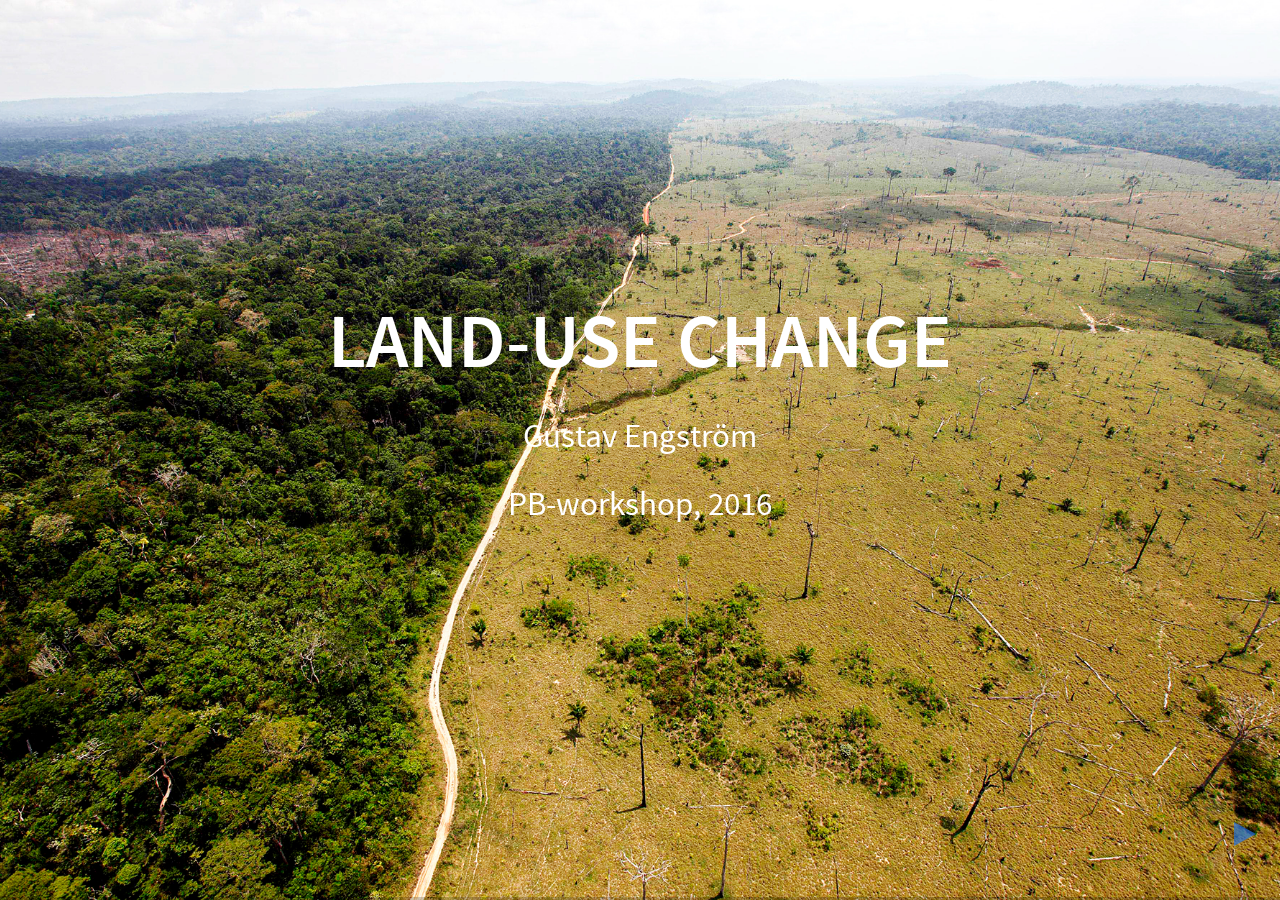
==== commit 71a46510: "no message" ====
--- a/index.html
+++ b/index.html
@@ -58,7 +58,7 @@
                 <p style="font-size: 0.7em; color:white;">PB-workshop, 2016</p>
             </section>
             <section id="title" data-transition="fade">
-                <h2 style="color:black;">
+                <h3 style="color:black;">
                     What is land-use change?
                 </h2>
                 <img src="images/foley2005.jpg" style="border: none; background: none; box-shadow:none; width:600px;">
@@ -86,7 +86,7 @@
                     </section>
                     <section id="problem" data-transition="fade-in fade-out">
                         <h4>
-                            Land-use and climate change $4^x= 10$
+                            Land-use and climate change
                         </h4>
                         <img src="images/global-carbon-budget-2014.gif" style="border: none; background: none; box-shadow:none; width:450px;">
                         <img src="images/SourcesandSinks.gif" style="border: none; background: none; box-shadow:none; width:420px;">
@@ -120,7 +120,7 @@
                         <b>Croplands</b> - conversion of lands to croplands has been responsible for the largest emissions of carbon from land-use change.
                     </li>
                     <li>
-                        <b>Pastures</b> - expansion and contraction of pastures or grazing lands.
+                        <b>Pastures</b> - expansion and contraction of pastures or grazing lands
                     </li>
                 </ul>
             </section>
@@ -188,8 +188,8 @@
                       rollingLinks: false, // Disable the default rolling links
                       
                       transition: 'slide', // Choose from: none/fade/slide/convex/concave/zoom
-                      width: '90%',
-                      height: '90%',
+                      width: '70%',
+                      height: '80%',
                       // Optional reveal.js plugins
                       dependencies: [
                                      { src: 'lib/js/classList.js', condition: function() { return !document.body.classList; } },
--- a/css/theme/whiteGE.css
+++ b/css/theme/whiteGE.css
@@ -16,7 +16,7 @@
 
 div.landbox {
     position:absolute;
-    left: 0px;
+    left: -40px;
     border-radius: 10px;
     border-width: 2px;
     border-style: solid;
@@ -25,7 +25,7 @@
 }
 div.nonlandbox {
     position:absolute;
-    left: 530px;
+    left: 480px;
     border-radius: 10px;
     border-width: 2px;
     border-style: solid;
@@ -88,7 +88,7 @@
  *********************************************/
 .reveal p {
   margin: 20px 0;
-  line-height: 1.3; }
+  line-height: 1.3;}
 
 /* Ensure certain elements are never larger than the slide itself */
 .reveal img,
